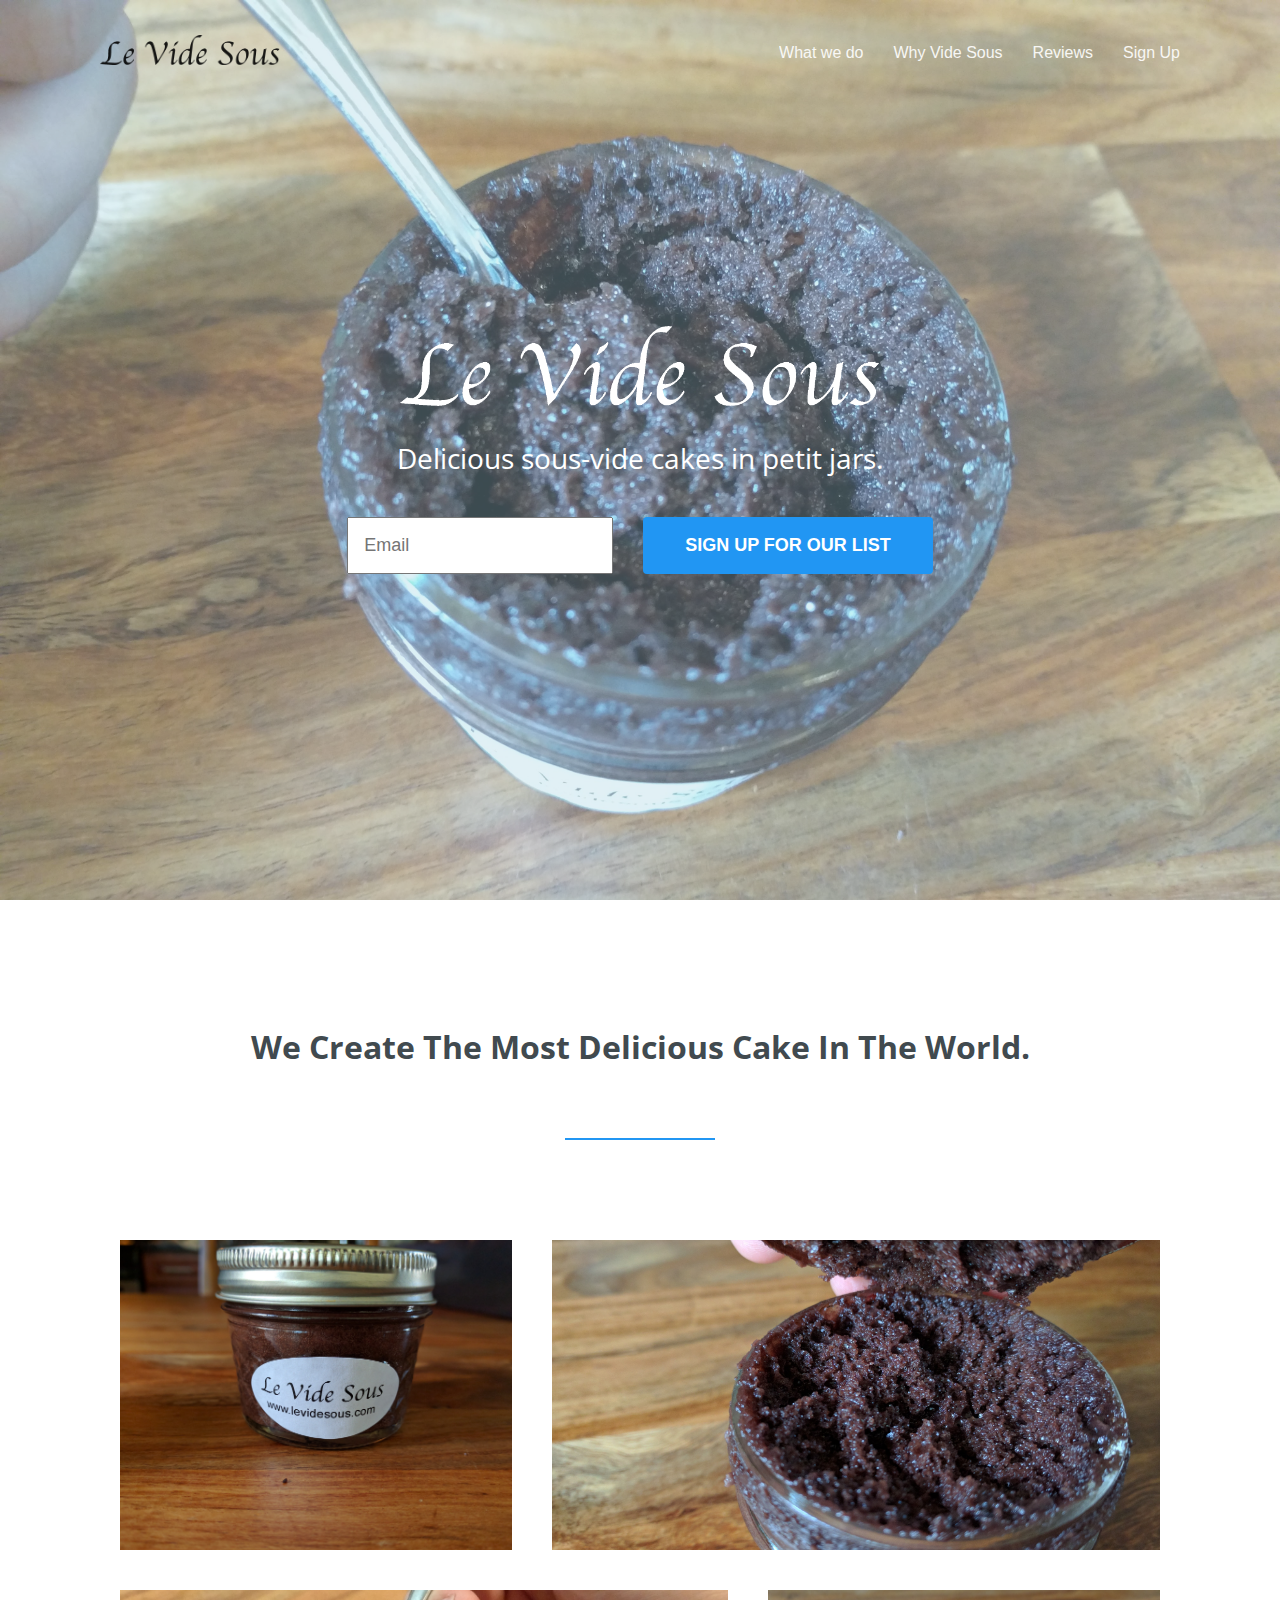
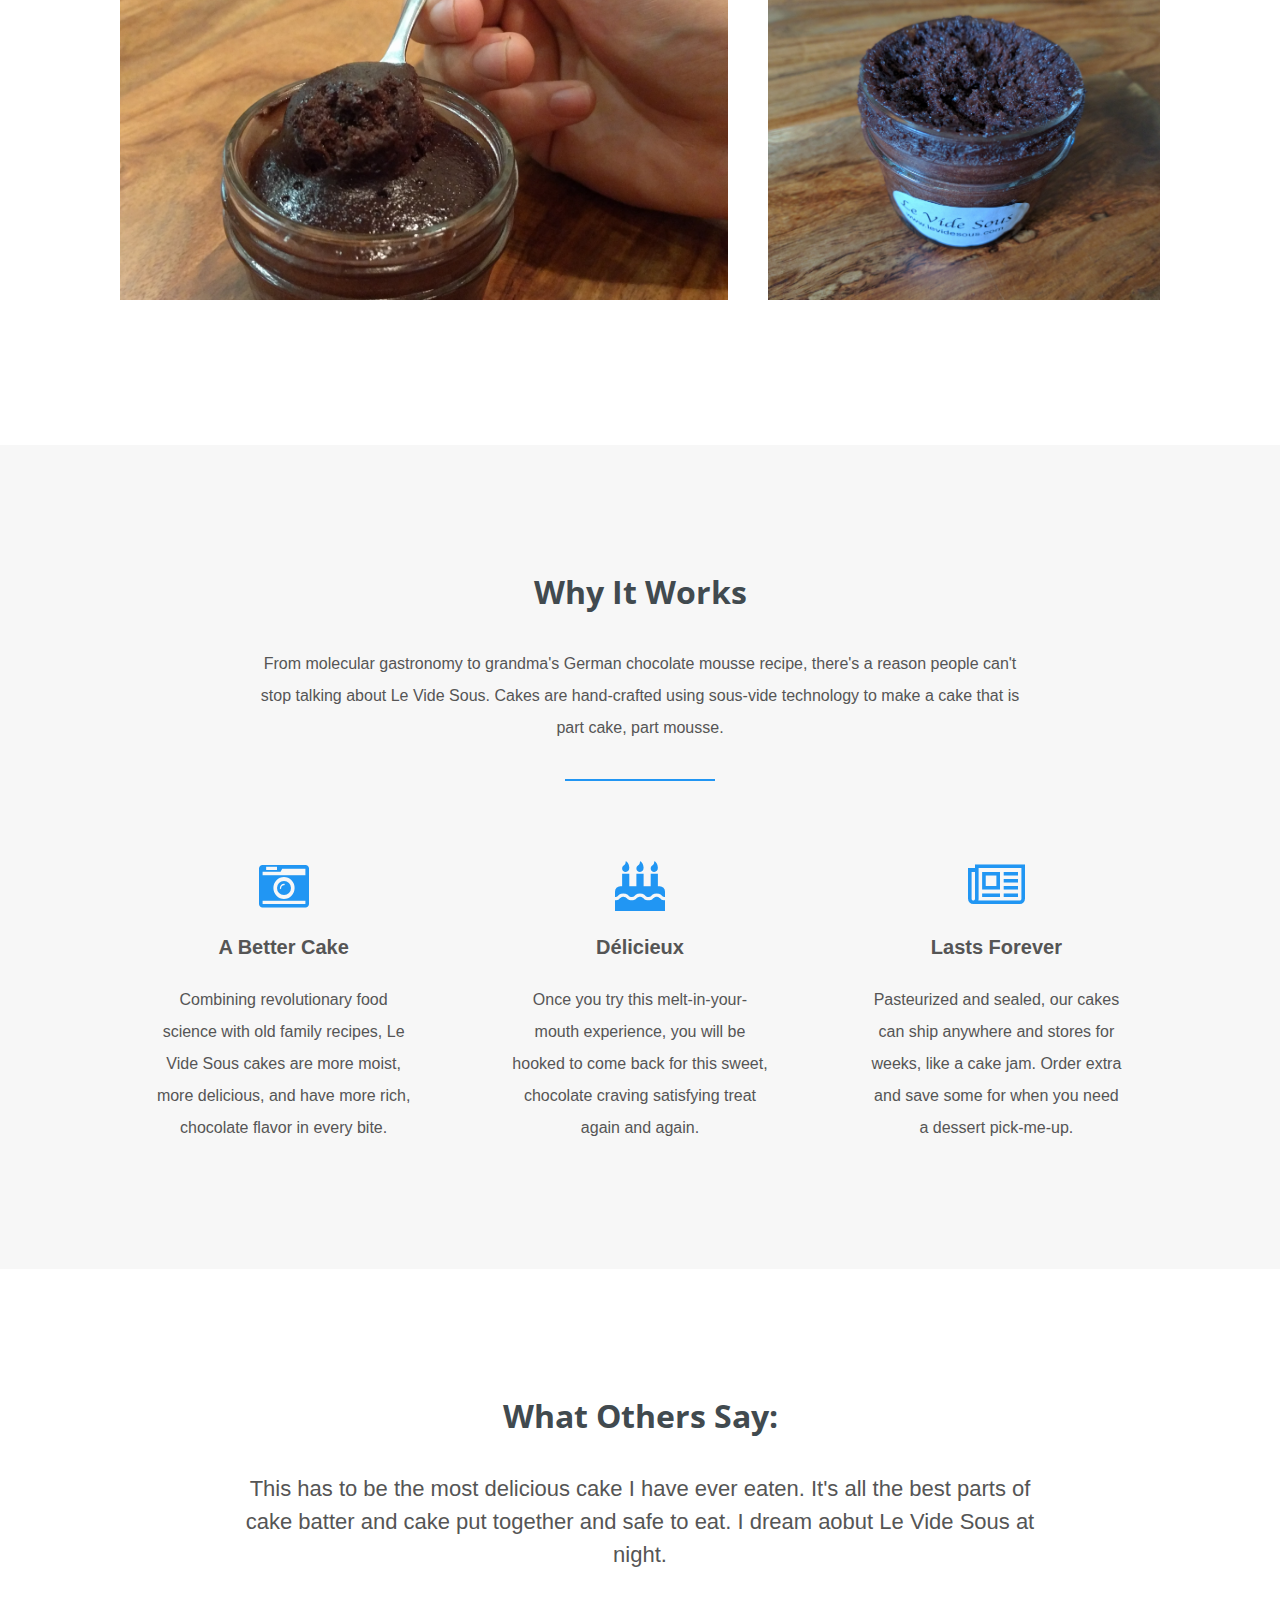
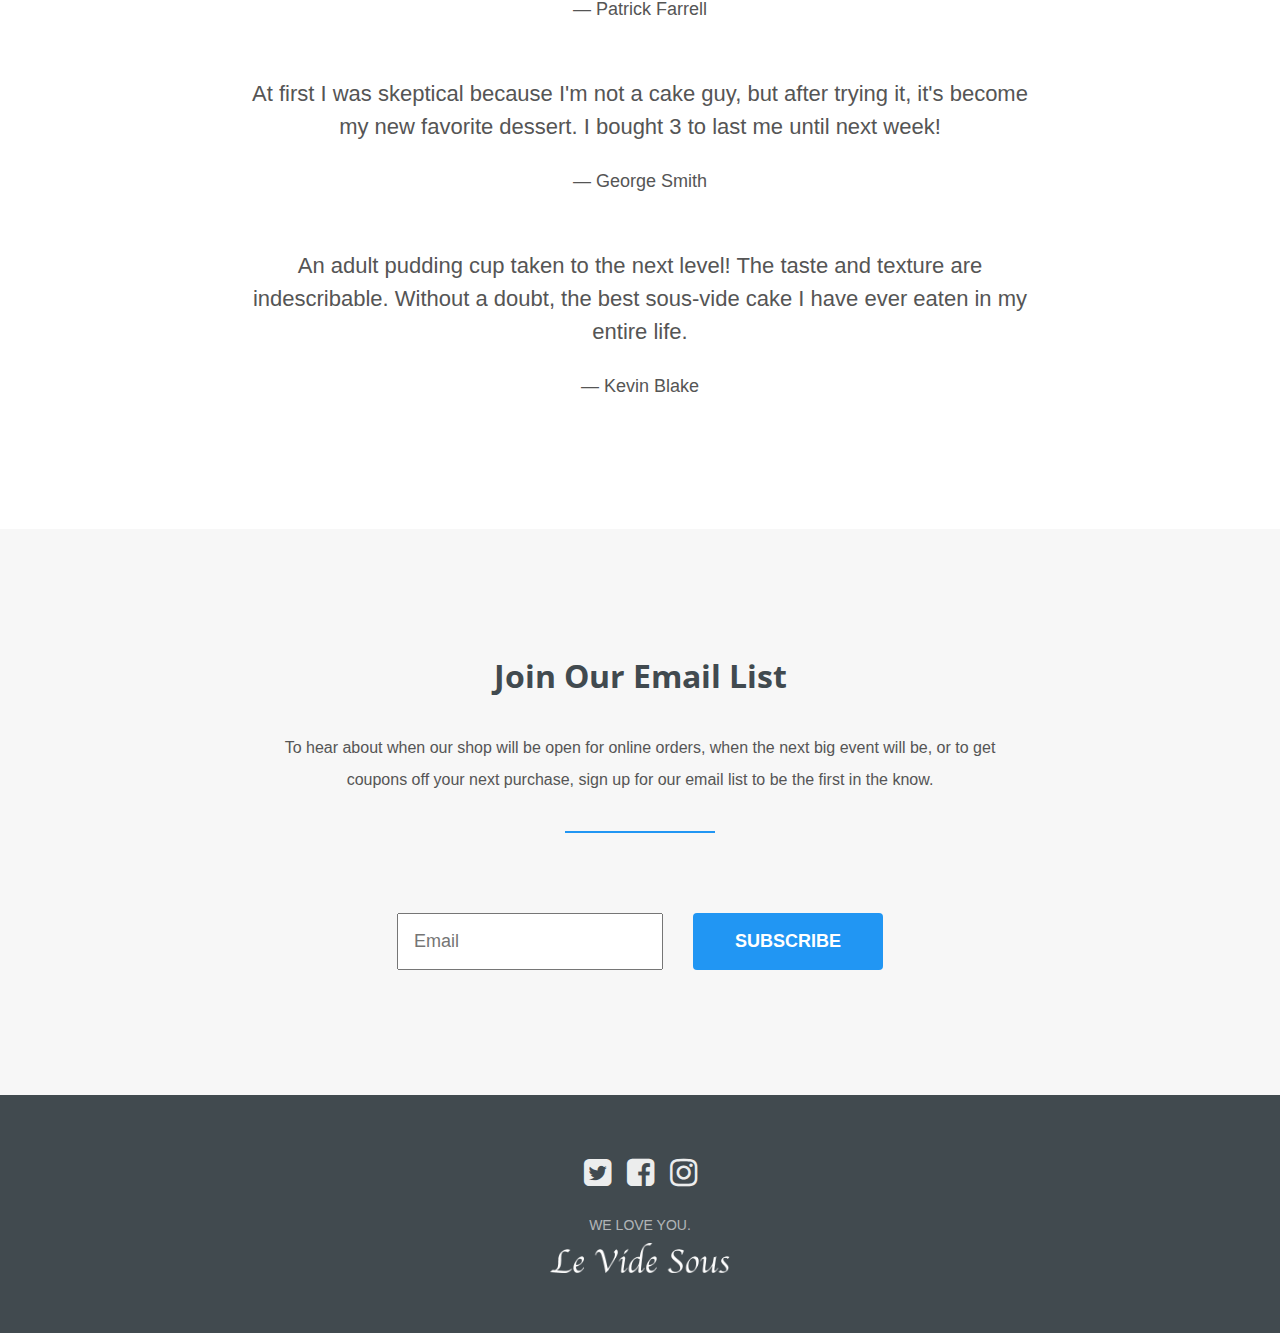
==== _harp/index.html @ 9f20b324 "Add templatized site." ====
<!DOCTYPE html>
<html lang="en">
<head>
  <meta charset="utf-8">
  <meta http-equiv="X-UA-Compatible" content="IE=edge">
  <meta name="description" content="Le Vide Sous makes delicious sous vide cakes in mason jars that last forever.">
  <meta name="keywords" content="cake, sous vide, mason jars, jar, dessert, online, mousse, creme-de-pot">
  <meta name="viewport" content="width=device-width, initial-scale=1, minimum-scale=1">
  <link rel="shortcut icon" href="images/little_jar_favicon.png">
  <title>Le Vide Sous</title>
  <link href="https://fonts.googleapis.com/css?family=Open+Sans" rel="stylesheet">
  <link href="https://fonts.googleapis.com/css?family=Quicksand" rel="stylesheet">
  <link rel="stylesheet" href="http://maxcdn.bootstrapcdn.com/font-awesome/4.6.0/css/font-awesome.min.css">
  <link rel="stylesheet" href="css/styles.css">
  <script src="https://code.jquery.com/jquery-3.1.0.min.js" integrity="sha256-cCueBR6CsyA4/9szpPfrX3s49M9vUU5BgtiJj06wt/s=" crossorigin="anonymous"></script>
</head>
<body>

  <header>
    <h2><a href="#"><img class="logo" src="images/levidesous_transparent.png" /></a></h2>
    <nav>
      <li><a href="#our-work">What we do</a></li>
      <li><a href="#why-it-works">Why Vide Sous</a></li>
      <li><a href="#reviews">Reviews</a></li>
      <li><a href="#contact">Sign Up</a></li>
    </nav>
  </header>


  <section class="hero">
    <div class="background-image" style="background-image: url(images/top_down.jpg);"></div>
    <h1><img class="headline" src="images/levidesous_transparent_white.png" /></h1>
    <h3>Delicious sous-vide cakes in petit jars.</h3>
    <!-- <a href="#our-work" class="btn">See what we do</a> -->
    <form action="//levidesous.us14.list-manage.com/subscribe/post?u=b3367fc3cccc4b77fa5906ad8&amp;id=3b490f1a7a" method="post" id="mc-embedded-subscribe-form" name="mc-embedded-subscribe-form" class="validate" target="_blank" novalidate>
      <div id="mc_embed_signup_scroll">
        <div class="mc-field-group">
          <input type="email" value="" name="EMAIL" class="required email" id="mce-EMAIL" placeholder="Email">
          <div class="clear">
            <input type="submit" value="Sign up for our list" name="subscribe" id="mc-embedded-subscribe" class="btn submit-btn">
          </div>
        </div>
        <div id="mce-responses" class="clear">
          <div class="response" id="mce-error-response" style="display:none"></div>
          <div class="response" id="mce-success-response" style="display:none"></div>
        </div>
        <div style="position: absolute; left: -5000px;" aria-hidden="true"><input type="text" name="b_b3367fc3cccc4b77fa5906ad8_3b490f1a7a" tabindex="-1" value=""></div>
      </div>
    </form>
  </section>


  <section class="our-work" id="our-work">
    <h3 class="title">We create the most delicious cake in the world.</h3>
    <p></p>
    <hr>

    <ul class="grid">
      <li class="small" style="background-image: url(images/jar_on_table.jpg);"></li>
      <li class="large" style="background-image: url(images/pop_top.jpg);"></li>
      <li class="large" style="background-image: url(images/mousse.jpg);"></li>
      <li class="small" style="background-image: url(images/top_popped.jpg);"></li>
    </ul>
  </section>


  <section class="features" id="why-it-works">
    <h3 class="title">Why it works</h3>
    <p>From molecular gastronomy to grandma's German chocolate mousse recipe, there's a reason people can't stop talking about Le Vide Sous. Cakes are hand-crafted using sous-vide technology to make a cake that is part cake, part mousse.</p>
    <hr>

    <ul class="grid">
      <li>
        <i class="fa fa-camera-retro"></i>
        <h4>A Better Cake</h4>
        <p>Combining revolutionary food science with old family recipes, Le Vide Sous cakes are more moist, more delicious, and have more rich, chocolate flavor in every bite.</p>
      </li>
      <li>
        <i class="fa fa-birthday-cake"></i>
        <h4>Délicieux</h4>
        <p>Once you try this melt-in-your-mouth experience, you will be hooked to come back for this sweet, chocolate craving satisfying treat again and again.</p>
      </li>
      <li>
        <i class="fa fa-newspaper-o"></i>
        <h4>Lasts Forever</h4>
        <p>Pasteurized and sealed, our cakes can ship anywhere and stores for weeks, like a cake jam. Order extra and save some for when you need a dessert pick-me-up.</p>
      </li>
    </ul>
  </section>


  <section class="reviews" id="reviews">
    <h3 class="title">What others say:</h3>

    <p class="quote">This has to be the most delicious cake I have ever eaten. It's all the best parts of cake batter and cake put together and safe to eat. I dream aobut Le Vide Sous at night.</p>
    <p class="author">— Patrick Farrell</p>

    <p class="quote">At first I was skeptical because I'm not a cake guy, but after trying it, it's become my new favorite dessert. I bought 3 to last me until next week!</p>
    <p class="author">— George Smith</p>

    <p class="quote">An adult pudding cup taken to the next level! The taste and texture are indescribable. Without a doubt, the best sous-vide cake I have ever eaten in my entire life.</p>
    <p class="author">— Kevin Blake</p>


  </section>


  <section class="contact" id="contact">
    <h3 class="title">Join our email list</h3>
    <p>To hear about when our shop will be open for online orders, when the next big event will be, or to get coupons off your next purchase, sign up for our email list to be the first in the know.</p>
    <hr>

    <!-- Begin MailChimp Signup Form -->

    <form action="//levidesous.us14.list-manage.com/subscribe/post?u=b3367fc3cccc4b77fa5906ad8&amp;id=3b490f1a7a" method="post" id="mc-embedded-subscribe-form2" name="mc-embedded-subscribe-form" class="validate" target="_blank" novalidate>
      <div id="mc_embed_signup_scroll2">
        <div class="mc-field-group">
          <input type="email" value="" name="EMAIL" class="required email" id="mce-EMAIL2" placeholder="Email">
          <div class="clear">
            <input type="submit" value="Subscribe" name="subscribe" id="mc-embedded-subscribe2" class="btn submit-btn">
          </div>
        </div>
        <div id="mce-responses2" class="clear">
          <div class="response" id="mce-error-response2" style="display:none"></div>
          <div class="response" id="mce-success-response2" style="display:none"></div>
        </div>
        <div style="position: absolute; left: -5000px;" aria-hidden="true"><input type="text" name="b_b3367fc3cccc4b77fa5906ad8_3b490f1a7a" tabindex="-1" value=""></div>
      </div>
    </form>
    <script type="text/javascript" src="//s3.amazonaws.com/downloads.mailchimp.com/js/mc-validate.js"></script><script type="text/javascript">(function($) {window.fnames = new Array(); window.ftypes = new Array();fnames[0]='EMAIL';ftypes[0]='email';fnames[1]='FNAME';ftypes[1]='text';fnames[2]='LNAME';ftypes[2]='text';}(jQuery));var $mcj = jQuery.noConflict(true);</script>
    <!--End mc_embed_signup-->
  </section>

  <footer>
    <ul>
      <li><a href="http://twitter.com/levidesous"><i class="fa fa-twitter-square"></i></a></li>
      <li><a href="http://facebook.com/levidesous"><i class="fa fa-facebook-square"></i></a></li>
      <li><a href="http://instagram.com/levidesous"><i class="fa fa-instagram"></i></a></li>
    </ul>
    <p>We love you.</p>
    <img class="logo" src="images/levidesous_transparent_white.png" />
  </footer>

  <script>
    $(document).ready(function(){
    $('a[href^="#"]').on('click',function (e) {
        e.preventDefault();

        var target = this.hash;
        var $target = $(target);

        $('html, body').stop().animate({
            'scrollTop': $target.offset() && $target.offset().top || 0
        }, 900, 'swing', function () {
            window.location.hash = target;
        });
    });
    });
  </script>

</body>

</html>
---- _harp/css/styles.css ----
/*-------------
 	General
-------------*/

*{
	margin: 0;
	padding: 0;
	box-sizing: border-box;
}

.logo {
	height: 30px;
}

.headline {
	height: 80px;
}

html{
	font: normal 16px sans-serif;
	color: #555;
}

ul, nav{
	list-style: none;
}

a{
	text-decoration: none;
	color: inherit;
	cursor: pointer;

	opacity: 0.9;
}

a:hover{
	opacity: 1;
}

a.btn, input.btn{
	color: #fff;
	border-radius: 4px;
	text-transform: uppercase;
	background-color: #2196F3;
	font-weight: 800;
	text-align: center;
}

hr{
	width: 150px;
	height: 2px;
	background-color: #2196F3;
	border: 0;
	margin-bottom: 80px;
}

section{
	display: flex;
	flex-direction: column;
	align-items: center;

	padding: 125px 100px;
}

@media (max-width: 1000px){

	section{
		padding: 100px 50px;
	}

}

@media (max-width: 600px){

	section{
		padding: 80px 30px;
	}

}

section h3.title{
	color: #414a4f;
	text-transform: capitalize;
	font: bold 32px 'Open Sans', sans-serif;
	margin-bottom: 35px;
	text-align: center;
}

section p{
	max-width: 800px;
	text-align: center;
	margin-bottom: 35px;
	padding: 0 20px;
	line-height: 2;
}

ul.grid{
	width: 100%;
	display: flex;
	flex-wrap: wrap;
	justify-content: center;
}


/*-------------
 	Header
-------------*/

header{
	position: absolute;
	top: 0;
	left: 0;
	z-index: 10;
	width: 100%;
	display: flex;
	justify-content: space-between;
	align-items: center;
	color: #fff;
	padding: 35px 100px 0;
}

header h2{
	font-family: 'Quicksand', sans-serif;
}

header nav{
	display: flex;
}

header nav li{
	margin: 0 15px;
}

header nav li:first-child{
	margin-left: 0;
}

header nav li:last-child{
	margin-right: 0;
}



@media (max-width: 1000px){
	header{
		padding: 20px 50px;
	}
}


@media (max-width: 700px){
	header{
		flex-direction: column;
	}

	header h2{
		margin-bottom: 15px;
	}
}



/*----------------
 	Hero Section
----------------*/

.hero{
	position: relative;
	justify-content: center;
	min-height: 100vh;
	color: #fff;
	text-align: center;
}

.hero .background-image{
	position: absolute;
	top: 0;
	left: 0;
	width: 100%;
	height: 100%;
	background-size: cover;
	background-color: #2196F3;
	z-index: -1;
}

.hero .background-image:after{
	content: '';
	position: absolute;
	top: 0;
	left: 0;
	width: 100%;
	height: 100%;
	background-color: lightblue;
	opacity: .35;
}

.hero h1{
	font: bold 60px 'Open Sans', sans-serif;
	margin-bottom: 15px;
}

.hero h3{
	font: normal 28px 'Open Sans', sans-serif;
	margin-bottom: 40px;
}

.hero a.btn{
	padding: 20px 46px;
}

@media (max-width: 800px){

	.hero{
		min-height: 600px;
	}

	.hero h1{
		font-size: 48px;
	}

	.hero h3{
		font-size: 24px;
	}

	.hero a.btn{
		padding: 15px 40px;
	}

}



/*--------------------
 	Our Work Section
---------------------*/

.оur-work{
	background-color: #fff;
}

.our-work .grid li{
	padding: 20px;
	height: 350px;
	border-radius: 3px;

	background-clip: content-box;
	background-size: cover;
	background-position: center;
	background-color: #333;
}

.our-work .grid li.small{
	flex-basis: 40%;
}

.our-work .grid li.large{
	flex-basis: 60%;
}


@media (max-width: 1000px){

	.our-work .grid li.small,
	.our-work .grid li.large{
		flex-basis: 100%;
	}

}



/*----------------------
 	Features Section
----------------------*/

.features{
	background-color: #f7f7f7;
}

.features .grid li{
	padding: 0 30px;
	flex-basis: 33%;
	text-align: center;
}

.features .grid li i{
    font-size: 50px;
    color: #2196F3;
    margin-bottom: 25px;
}

.features .grid li h4{
	color: #555;
    font-size: 20px;
    margin-bottom: 25px;
}

.features .grid li p{
    margin: 0;
}

@media (max-width: 1000px){

	.features .grid li{
		flex-basis: 70%;
		margin-bottom: 65px;
	}

	.features .grid li:last-child{
		margin-bottom: 0;
	}

}


@media (max-width: 600px){

	.features .grid li{
		flex-basis: 100%;
	}

}



/*--------------------
 	Reviews Section
--------------------*/

.reviews{
	background-color: #fff;
}

.reviews .quote{
	text-align: center;
	width: 80%;
    font-size: 22px;
    font-weight: 300;
    line-height: 1.5;
    margin-bottom: 20px;
    padding: 0;
}

.reviews .author{
    font-size: 18px;
    margin-bottom: 50px;
}

.reviews .author:last-child{
    margin-bottom: 0;
}

@media (max-width: 1000px){

	.reviews .quote{
		font-size: 20px;
	}

	.reviews .author{
	    font-size: 16px;
	}

}



/*---------------------
 	Contact Section
---------------------*/

.contact{
	background-color: #f7f7f7;
}

form{
	display: flex;
	align-items: center;
	justify-content: center;
	flex-wrap: wrap;

	max-width: 800px;
	width: 80%;
}

form input{
	padding: 15px;
	flex: 1;
	font-size: 18px;
}

form input[type="email"]{
	color: #555;
	margin-right: 30px;
}

form .btn{
	padding: 18px 42px;
}

form .submit-btn{
	color: white;
	display: flex;
	border: none;
}

.email {
	display: flex;
}

.response {
	margin-top: 10px;
}

.mc-field-group {
	display: flex;
}

.mce_inline_error {
	display: flex;
  justify-content: center;
  flex-direction: column;
}

@media (max-width: 800px){

	form input[type="email"]{
		flex-basis: 100%;
		margin: 0 0 20px 0;
	}

}




/*-------------
 	Footer
-------------*/

footer{
	display: flex;
	flex-direction: column;
	align-items: center;
	text-align: center;
	color: #fff;
	background-color: #414a4f;
	padding: 60px 0;
}

footer ul{
	display: flex;
	margin-bottom: 25px;
	font-size: 32px;
}

footer ul li{
	margin: 0 8px;
}

footer ul li:first-child{
	margin-left: 0;
}

footer ul li:last-child{
	margin-right: 0;
}

footer p{
	text-transform: uppercase;
	font-size: 14px;
	color: rgba(255,255,255,0.6);
	margin-bottom: 10px;
}

footer p a{
	color: #fff;
}

@media (max-width: 700px){

	footer{
		padding: 80px 15px;
	}

}


/* -- Demo ads -- */

@media (max-width: 1200px) {
	#bsaHolder{ display:none;}
}
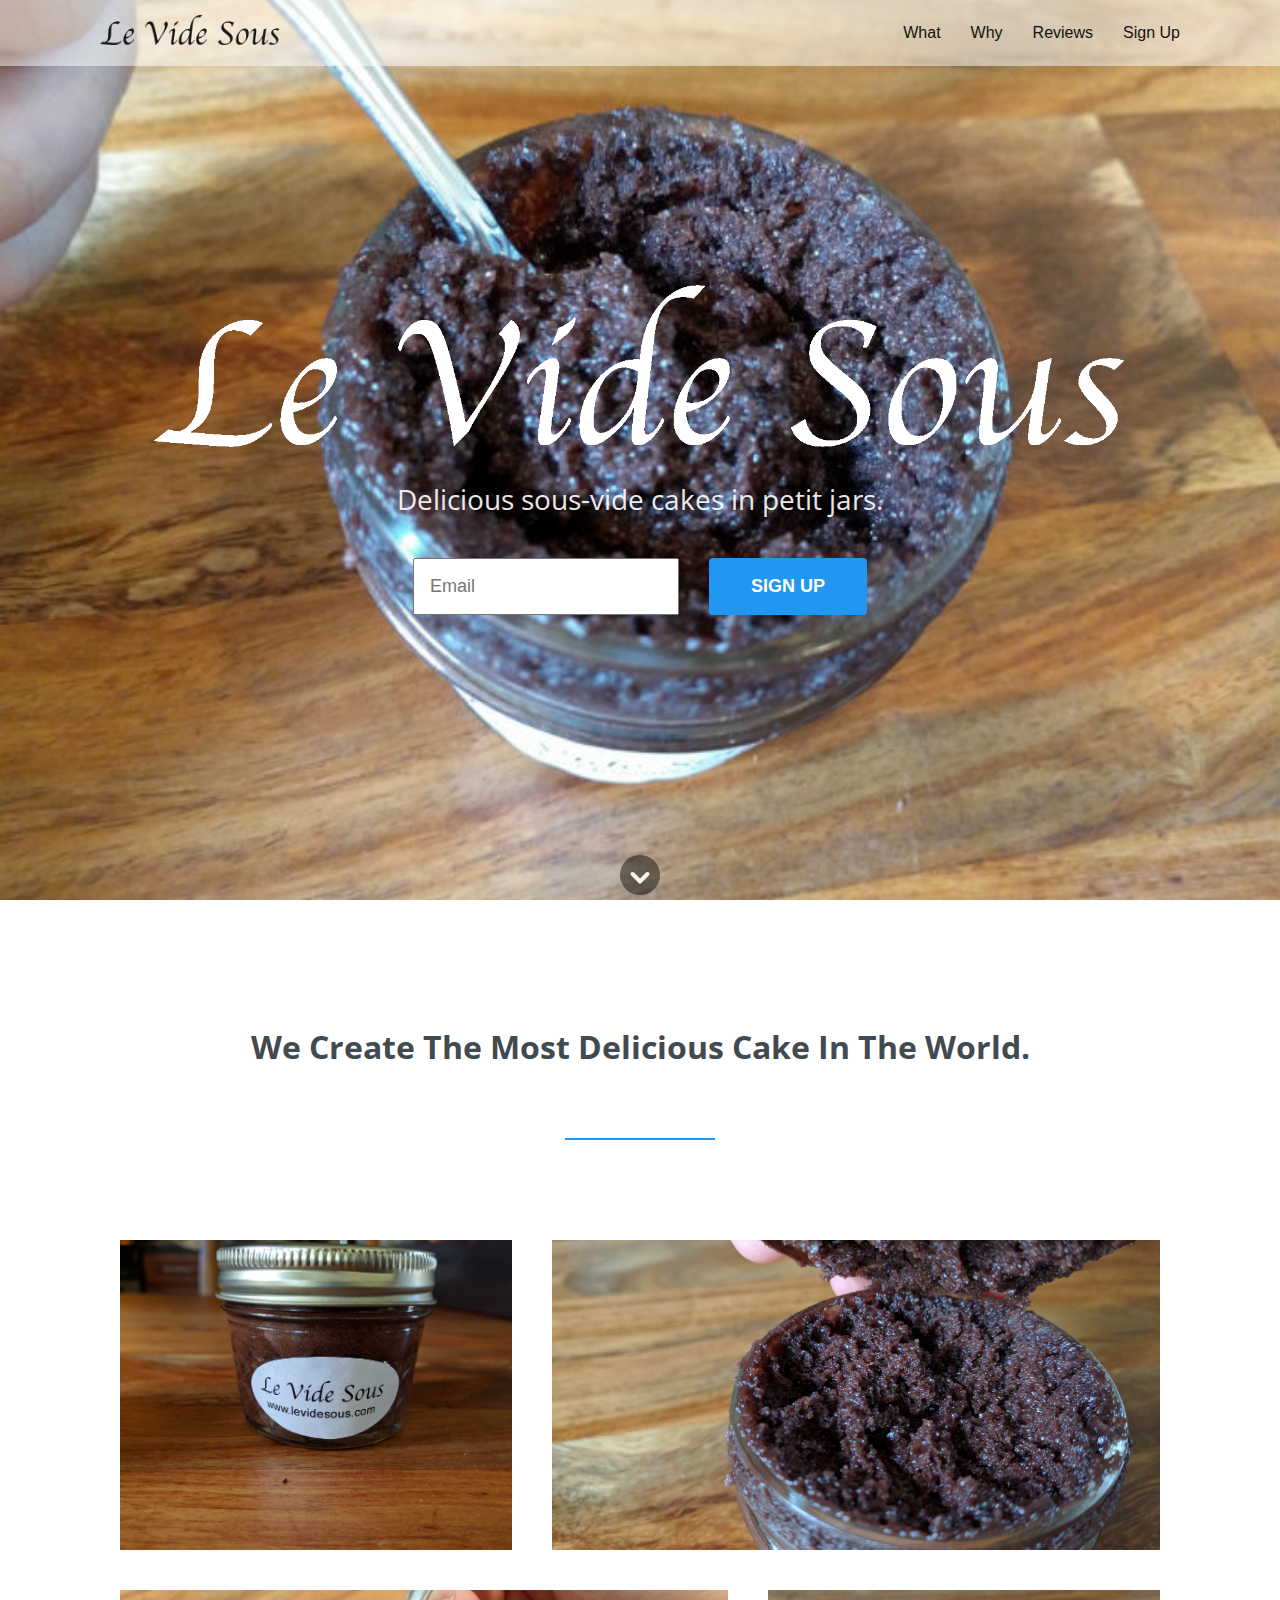
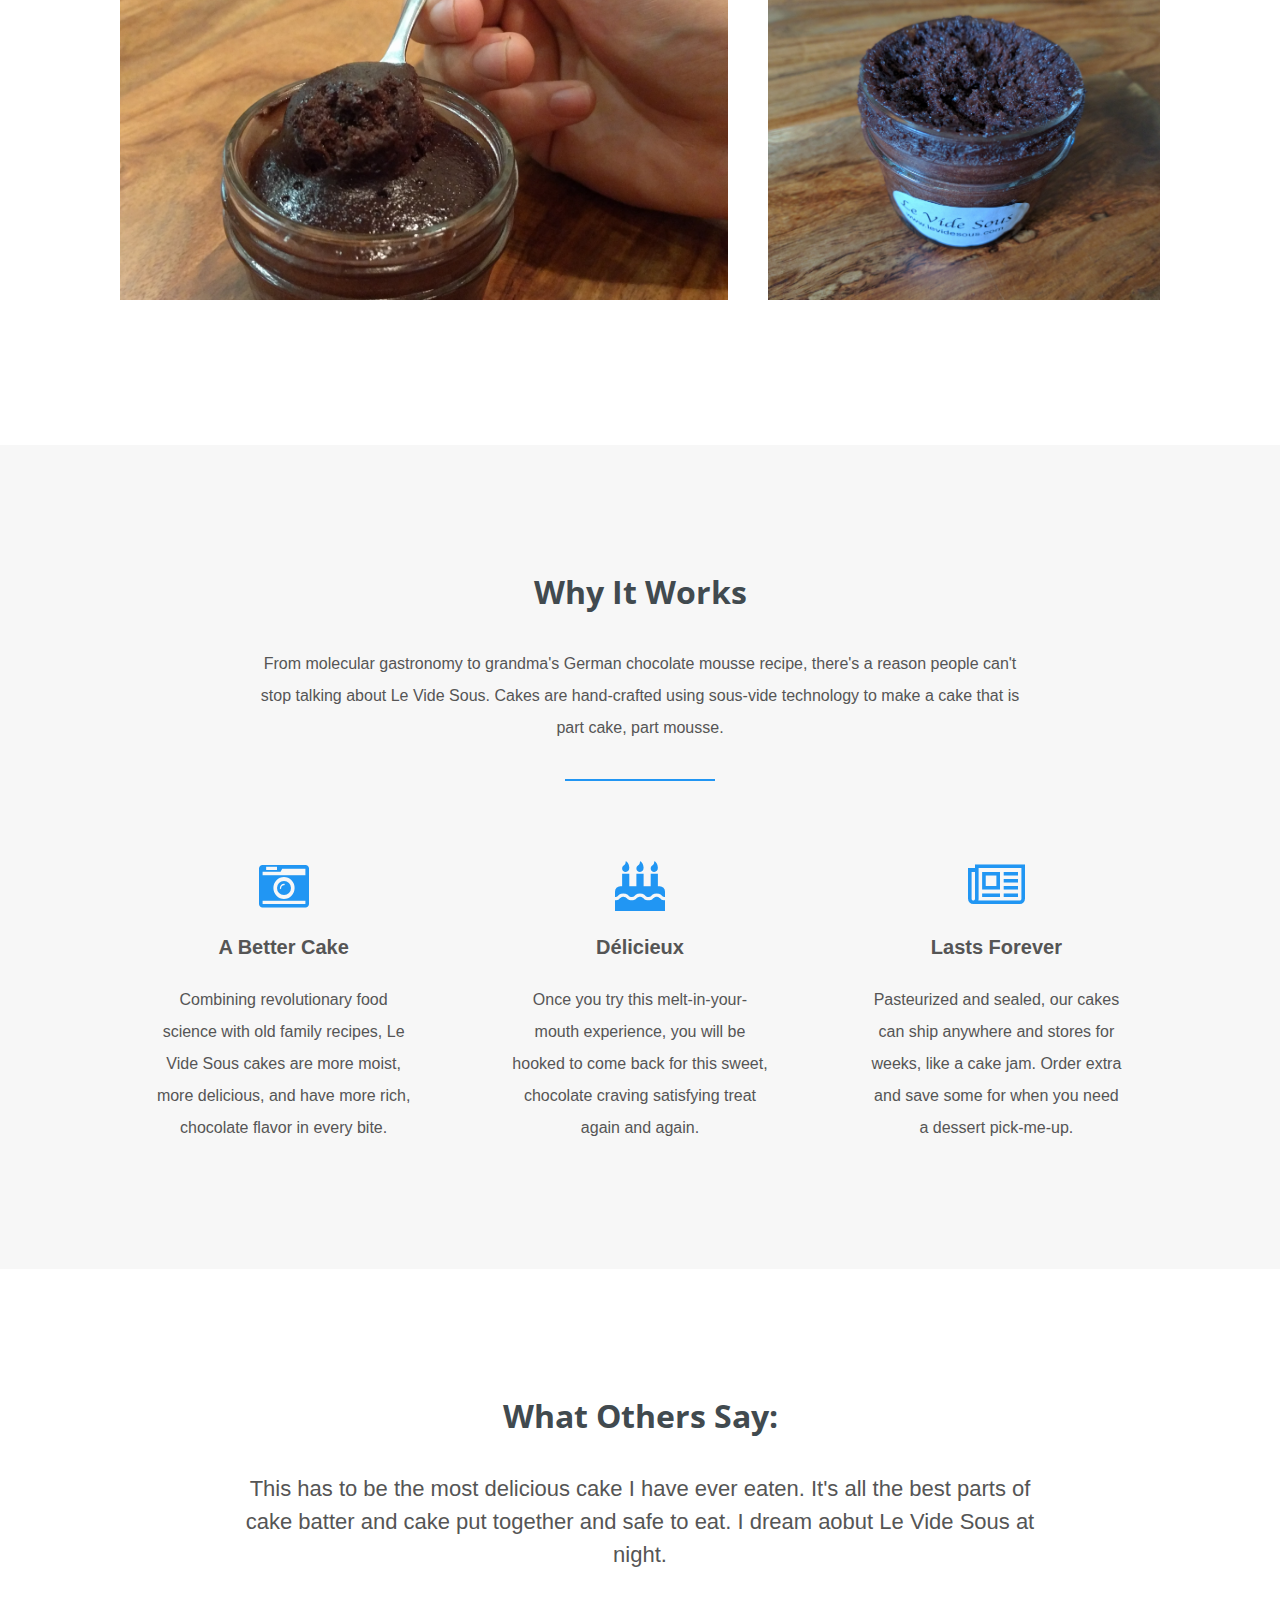
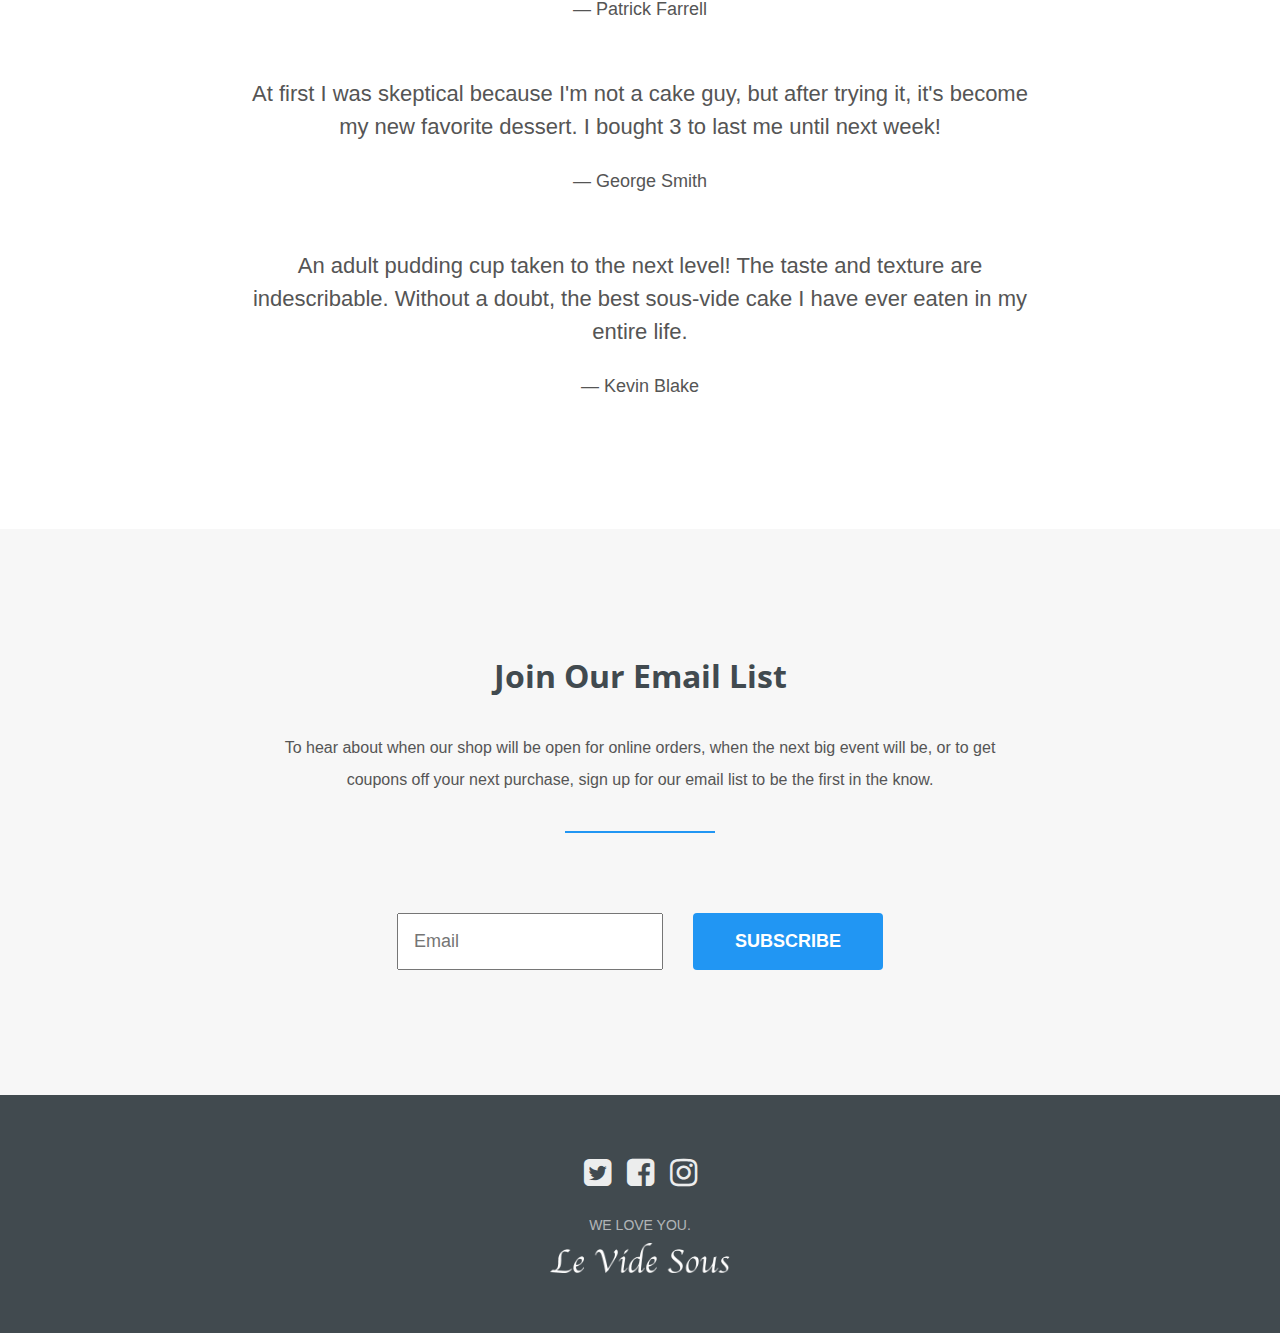
==== commit a4d57060: "Add down arrow to top section." ====
--- a/_harp/index.html
+++ b/_harp/index.html
@@ -16,28 +16,27 @@
 </head>
 <body>
 
-  <header>
+  <div class="header">
     <h2><a href="#"><img class="logo" src="images/levidesous_transparent.png" /></a></h2>
     <nav>
-      <li><a href="#our-work">What we do</a></li>
-      <li><a href="#why-it-works">Why Vide Sous</a></li>
-      <li><a href="#reviews">Reviews</a></li>
-      <li><a href="#contact">Sign Up</a></li>
+      <li><a class="nav-link" href="#our-work">What</a></li>
+      <li><a class="nav-link" href="#why-it-works">Why</a></li>
+      <li><a class="nav-link" href="#reviews">Reviews</a></li>
+      <li><a class="nav-link" href="#contact">Sign&nbsp;Up</a></li>
     </nav>
-  </header>
+  </div>
 
 
   <section class="hero">
     <div class="background-image" style="background-image: url(images/top_down.jpg);"></div>
     <h1><img class="headline" src="images/levidesous_transparent_white.png" /></h1>
-    <h3>Delicious sous-vide cakes in petit jars.</h3>
-    <!-- <a href="#our-work" class="btn">See what we do</a> -->
+    <a href="#our-work"><h3>Delicious sous-vide cakes in petit jars.</h3></a>
     <form action="//levidesous.us14.list-manage.com/subscribe/post?u=b3367fc3cccc4b77fa5906ad8&amp;id=3b490f1a7a" method="post" id="mc-embedded-subscribe-form" name="mc-embedded-subscribe-form" class="validate" target="_blank" novalidate>
       <div id="mc_embed_signup_scroll">
         <div class="mc-field-group">
           <input type="email" value="" name="EMAIL" class="required email" id="mce-EMAIL" placeholder="Email">
           <div class="clear">
-            <input type="submit" value="Sign up for our list" name="subscribe" id="mc-embedded-subscribe" class="btn submit-btn">
+            <input type="submit" value="Sign up" name="subscribe" id="mc-embedded-subscribe" class="btn submit-btn">
           </div>
         </div>
         <div id="mce-responses" class="clear">
@@ -47,6 +46,10 @@
         <div style="position: absolute; left: -5000px;" aria-hidden="true"><input type="text" name="b_b3367fc3cccc4b77fa5906ad8_3b490f1a7a" tabindex="-1" value=""></div>
       </div>
     </form>
+    <a class="arrow-container" href="#our-work">
+      <div class="arrow">
+      </div>
+    </a>
   </section>
 
 
--- a/_harp/css/styles.css
+++ b/_harp/css/styles.css
@@ -13,7 +13,11 @@
 }
 
 .headline {
-	height: 80px;
+	max-width: 90%;
+}
+
+.nav-link {
+	color: black;
 }
 
 html{
@@ -106,7 +110,7 @@
  	Header
 -------------*/
 
-header{
+.header{
 	position: absolute;
 	top: 0;
 	left: 0;
@@ -116,44 +120,41 @@
 	justify-content: space-between;
 	align-items: center;
 	color: #fff;
-	padding: 35px 100px 0;
-}
-
-header h2{
-	font-family: 'Quicksand', sans-serif;
-}
-
-header nav{
-	display: flex;
-}
-
-header nav li{
+	padding: 15px 100px;
+	background-color: rgba(255,255,255,.5);
+}
+
+.header nav{
+	display: flex;
+}
+
+.header nav li{
 	margin: 0 15px;
 }
 
-header nav li:first-child{
+.header nav li:first-child{
 	margin-left: 0;
 }
 
-header nav li:last-child{
+.header nav li:last-child{
 	margin-right: 0;
 }
 
 
 
 @media (max-width: 1000px){
-	header{
+	.header{
 		padding: 20px 50px;
 	}
 }
 
 
 @media (max-width: 700px){
-	header{
+	.header{
 		flex-direction: column;
 	}
 
-	header h2{
+	.header h2{
 		margin-bottom: 15px;
 	}
 }
@@ -180,19 +181,20 @@
 	height: 100%;
 	background-size: cover;
 	background-color: #2196F3;
+	background-position: center;
 	z-index: -1;
 }
 
-.hero .background-image:after{
-	content: '';
-	position: absolute;
-	top: 0;
-	left: 0;
-	width: 100%;
-	height: 100%;
-	background-color: lightblue;
-	opacity: .35;
-}
+// .hero .background-image:after{
+// 	content: '';
+// 	position: absolute;
+// 	top: 0;
+// 	left: 0;
+// 	width: 100%;
+// 	height: 100%;
+// 	background-color: lightblue;
+// 	opacity: .35;
+// }
 
 .hero h1{
 	font: bold 60px 'Open Sans', sans-serif;
@@ -484,9 +486,23 @@
 
 }
 
-
-/* -- Demo ads -- */
-
-@media (max-width: 1200px) {
-	#bsaHolder{ display:none;}
-}
+.arrow-container {
+  position: absolute;
+  bottom: 5px;
+  left: 50%;
+  margin-left: -20px;
+  width: 40px;
+  display: flex;
+  justify-content: center;
+  border-radius: 50%;
+  background-color: rgba(0,0,0,.5);
+  height: 40px;
+  align-items: center;
+  flex-direction: column;
+}
+.arrow {
+  width: 20px;
+  height: 20px;
+  background-image: url([data-uri]);
+  background-size: contain;
+}
